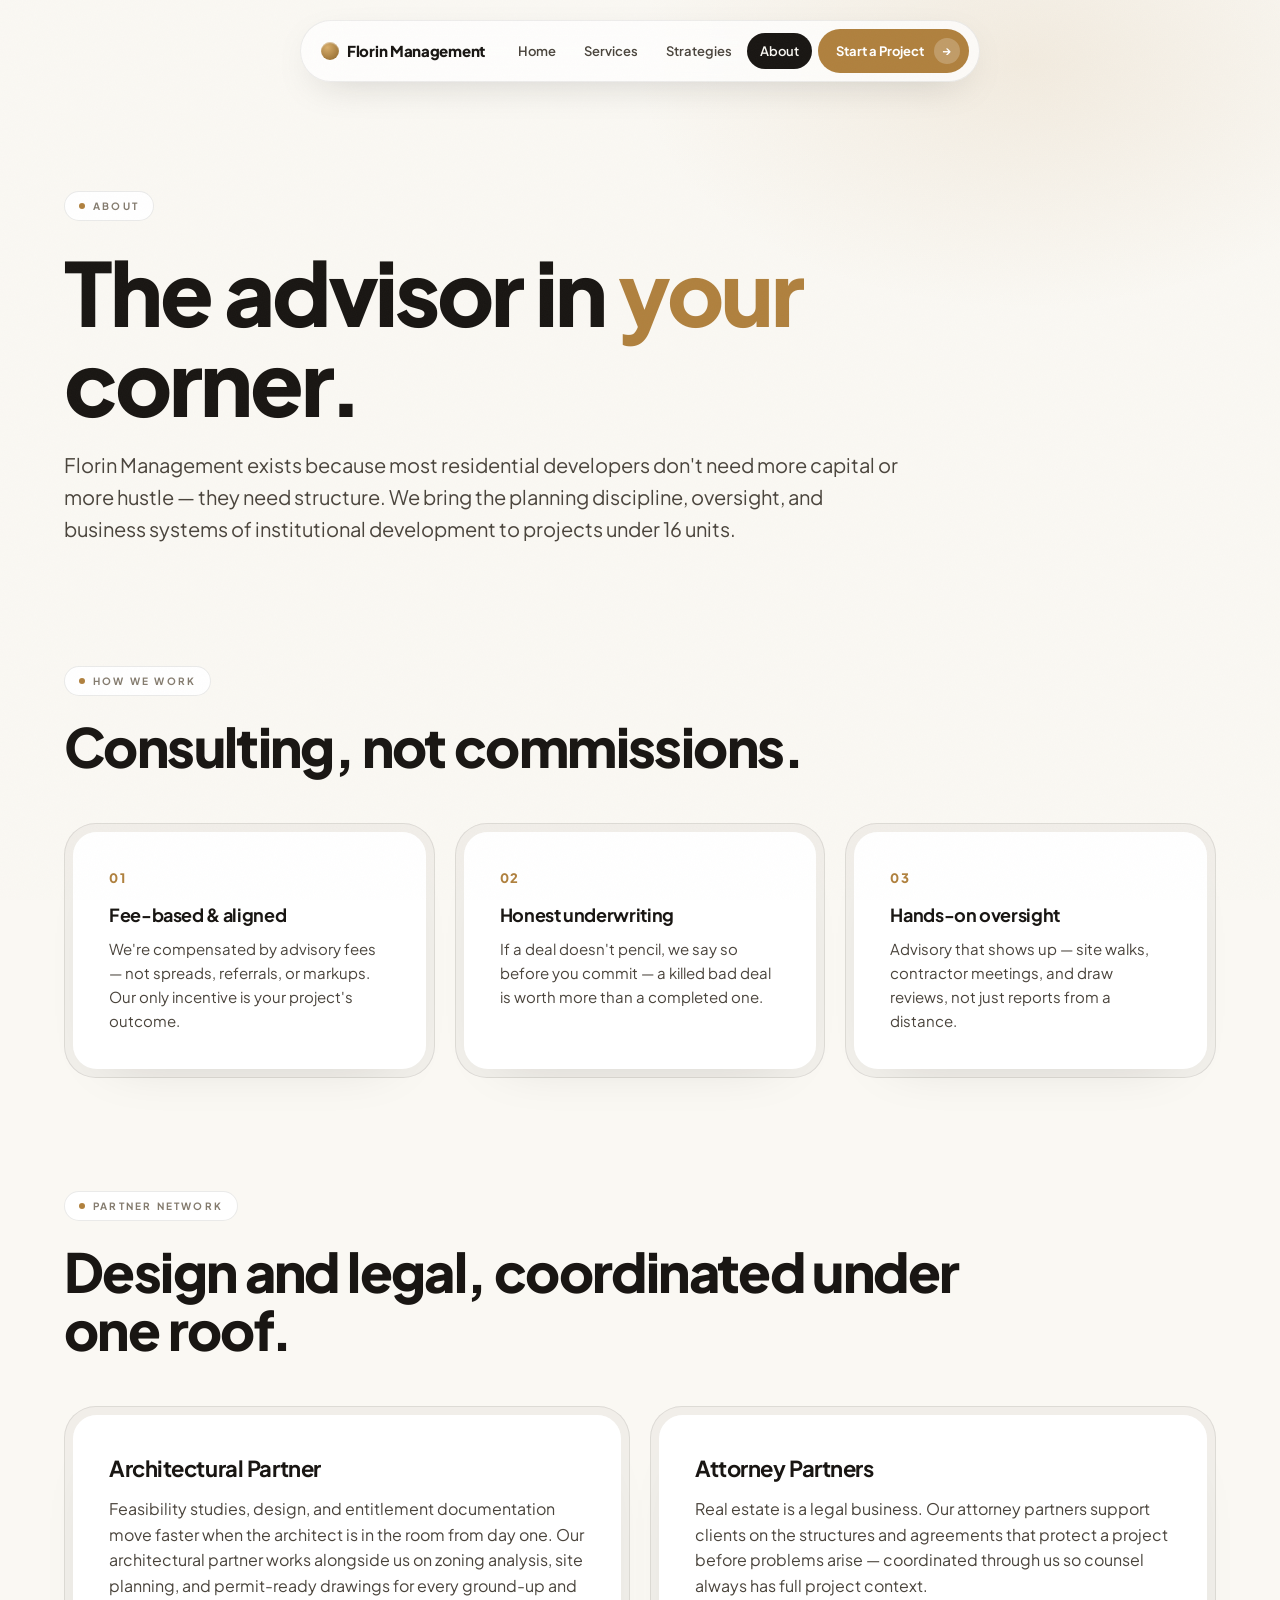
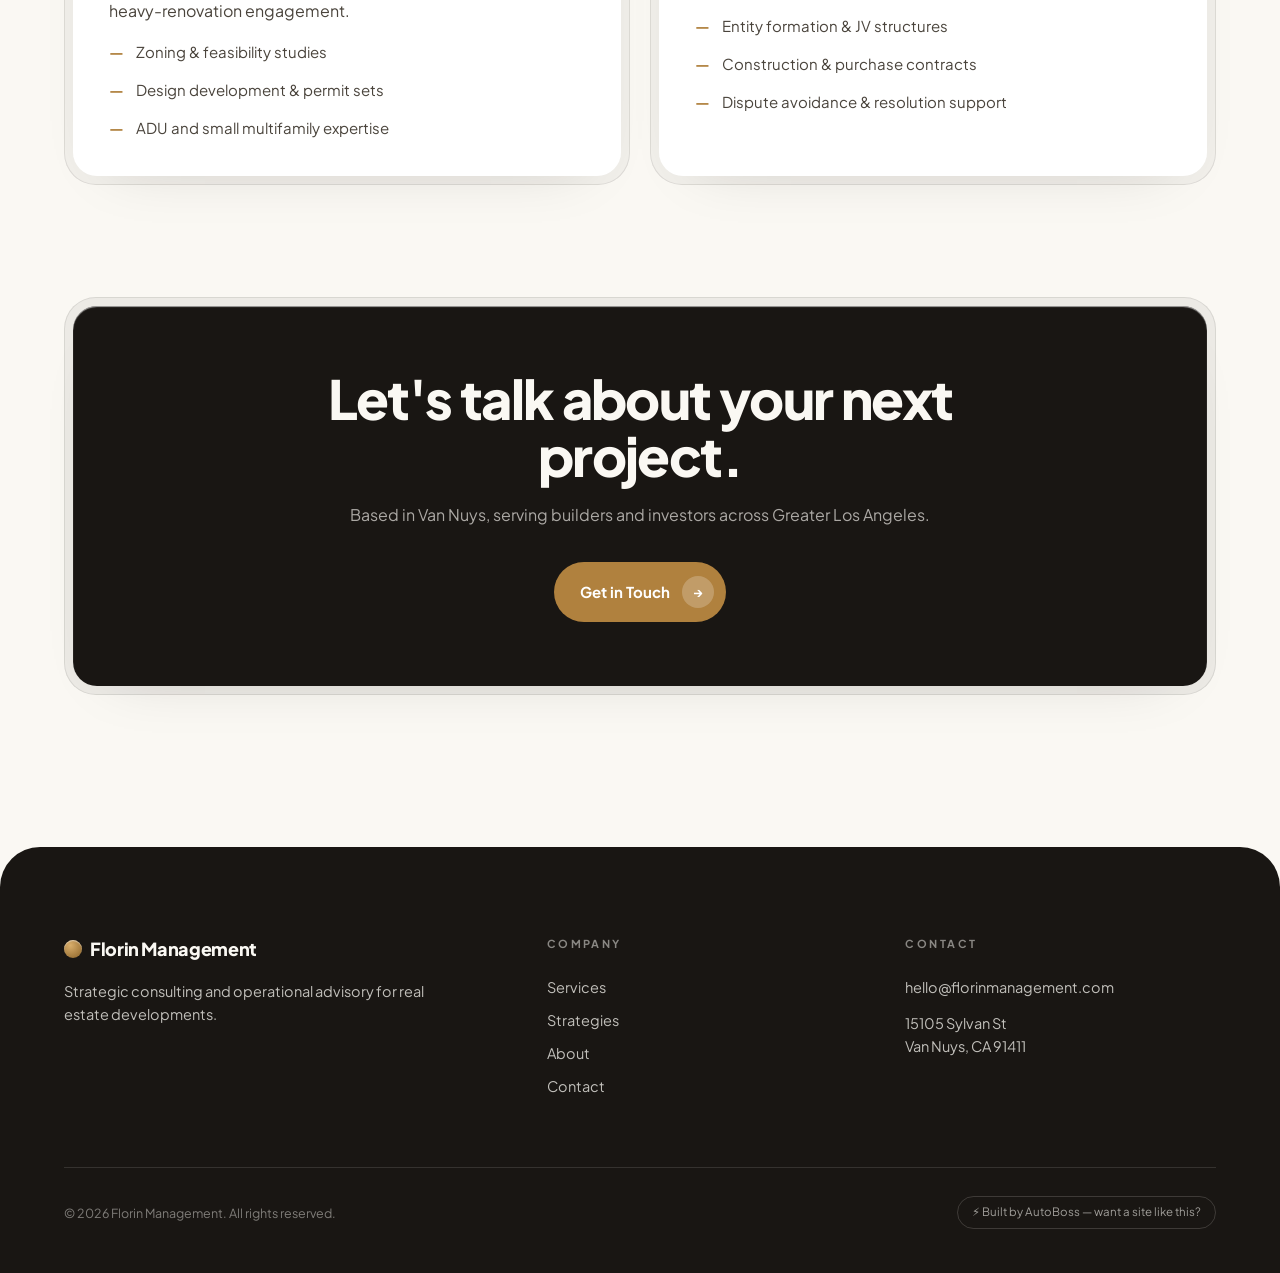
==== about.html @ a4b615c0 "Replace holding page with multi-page real estate advisory site Five pages (home, services, strategie" ====
<!DOCTYPE html>
<html lang="en">
<head>
<meta charset="UTF-8">
<meta name="viewport" content="width=device-width, initial-scale=1.0">
<title>About — Florin Management</title>
<meta name="description" content="Florin Management is a real estate development advisory backed by an architectural partner and attorney partners.">
<link rel="preconnect" href="https://fonts.googleapis.com">
<link rel="preconnect" href="https://fonts.gstatic.com" crossorigin>
<link href="https://fonts.googleapis.com/css2?family=Plus+Jakarta+Sans:wght@400;500;600;700;800&display=swap" rel="stylesheet">
<link rel="stylesheet" href="styles.css">
</head>
<body>

<nav class="nav">
  <div class="nav-pill">
    <a class="nav-logo" href="index.html"><span class="coin"></span>Florin Management</a>
    <div class="nav-links">
      <a href="index.html">Home</a>
      <a href="services.html">Services</a>
      <a href="strategies.html">Strategies</a>
      <a href="about.html" class="active">About</a>
    </div>
    <a class="nav-cta" href="contact.html">Start a Project <span class="arr">→</span></a>
  </div>
</nav>
<button class="burger" aria-label="Menu"><span></span><span></span></button>
<div class="mobile-menu">
  <a href="index.html">Home</a><a href="services.html">Services</a><a href="strategies.html">Strategies</a>
  <a href="about.html">About</a><a href="contact.html">Contact</a>
</div>

<header class="page-hero">
  <div class="wrap">
    <span class="eyebrow rv">About</span>
    <h1 class="rv d1" style="margin:26px 0 22px;max-width:15ch">The advisor in <span class="gold">your</span> corner.</h1>
    <p class="lede rv d2">Florin Management exists because most residential developers don't need more capital or more hustle — they need structure. We bring the planning discipline, oversight, and business systems of institutional development to projects under 16 units.</p>
  </div>
</header>

<section style="padding-top:40px">
  <div class="wrap">
    <span class="eyebrow rv">How we work</span>
    <h2 class="rv d1" style="margin:22px 0 48px;max-width:22ch">Consulting, not commissions.</h2>
    <div class="bento">
      <div class="shell b4 rv"><div class="core">
        <div class="num">01</div>
        <h3 style="margin:12px 0 8px;font-size:18px">Fee-based &amp; aligned</h3>
        <p style="color:var(--ink-soft);font-size:15px">We're compensated by advisory fees — not spreads, referrals, or markups. Our only incentive is your project's outcome.</p>
      </div></div>
      <div class="shell b4 rv d1"><div class="core">
        <div class="num">02</div>
        <h3 style="margin:12px 0 8px;font-size:18px">Honest underwriting</h3>
        <p style="color:var(--ink-soft);font-size:15px">If a deal doesn't pencil, we say so before you commit — a killed bad deal is worth more than a completed one.</p>
      </div></div>
      <div class="shell b4 rv d2"><div class="core">
        <div class="num">03</div>
        <h3 style="margin:12px 0 8px;font-size:18px">Hands-on oversight</h3>
        <p style="color:var(--ink-soft);font-size:15px">Advisory that shows up — site walks, contractor meetings, and draw reviews, not just reports from a distance.</p>
      </div></div>
    </div>
  </div>
</section>

<section style="padding-top:0">
  <div class="wrap">
    <span class="eyebrow rv">Partner network</span>
    <h2 class="rv d1" style="margin:22px 0 48px;max-width:24ch">Design and legal, coordinated under one roof.</h2>
    <div class="bento">
      <div class="shell b6 rv"><div class="core">
        <h3>Architectural Partner</h3>
        <p style="color:var(--ink-soft);margin-top:10px">Feasibility studies, design, and entitlement documentation move faster when the architect is in the room from day one. Our architectural partner works alongside us on zoning analysis, site planning, and permit-ready drawings for every ground-up and heavy-renovation engagement.</p>
        <ul class="card-list">
          <li>Zoning &amp; feasibility studies</li>
          <li>Design development &amp; permit sets</li>
          <li>ADU and small multifamily expertise</li>
        </ul>
      </div></div>
      <div class="shell b6 rv d1"><div class="core">
        <h3>Attorney Partners</h3>
        <p style="color:var(--ink-soft);margin-top:10px">Real estate is a legal business. Our attorney partners support clients on the structures and agreements that protect a project before problems arise — coordinated through us so counsel always has full project context.</p>
        <ul class="card-list">
          <li>Entity formation &amp; JV structures</li>
          <li>Construction &amp; purchase contracts</li>
          <li>Dispute avoidance &amp; resolution support</li>
        </ul>
      </div></div>
    </div>
  </div>
</section>

<section style="padding-top:0">
  <div class="wrap">
    <div class="shell shell-dark rv"><div class="core core-dark" style="padding:64px 40px;text-align:center">
      <h2 style="max-width:18ch;margin:0 auto 18px">Let's talk about your next project.</h2>
      <p class="mute-on-dark" style="max-width:50ch;margin:0 auto 34px">Based in Van Nuys, serving builders and investors across Greater Los Angeles.</p>
      <a class="btn" style="background:var(--bronze);color:#fff;display:inline-flex" href="contact.html">Get in Touch <span class="arr" style="background:rgba(255,255,255,.22)">→</span></a>
    </div></div>
  </div>
</section>

<footer>
  <div class="wrap">
    <div class="cols">
      <div>
        <a class="nav-logo" style="color:var(--cream);font-size:18px" href="index.html"><span class="coin"></span>Florin Management</a>
        <p style="margin-top:16px;max-width:34ch">Strategic consulting and operational advisory for real estate developments.</p>
      </div>
      <div>
        <h4>Company</h4>
        <a class="flink" href="services.html">Services</a>
        <a class="flink" href="strategies.html">Strategies</a>
        <a class="flink" href="about.html">About</a>
        <a class="flink" href="contact.html">Contact</a>
      </div>
      <div>
        <h4>Contact</h4>
        <a class="flink" href="mailto:hello@florinmanagement.com">hello@florinmanagement.com</a>
        <p style="margin-top:8px">15105 Sylvan St<br>Van Nuys, CA 91411</p>
      </div>
    </div>
    <div class="foot-bottom">
      <span>© 2026 Florin Management. All rights reserved.</span>
      <a class="badge-ab" href="https://www.autobossapp.com" target="_blank" rel="noopener">⚡ Built by AutoBoss — want a site like this?</a>
    </div>
  </div>
</footer>

<script src="main.js"></script>
</body>
</html>
---- styles.css ----
/* Florin Management — design system */
:root{
  --cream:#FAF8F3; --paper:#FFFFFF; --ink:#191613; --ink-soft:#4A443C;
  --mute:#847B6E; --line:rgba(25,22,19,.09); --bronze:#B0813E; --bronze-deep:#8A6227;
  --ease:cubic-bezier(.32,.72,0,1);
}
*{margin:0;padding:0;box-sizing:border-box}
html{scroll-behavior:smooth}
body{font-family:'Plus Jakarta Sans',system-ui,sans-serif;background:var(--cream);color:var(--ink);
  -webkit-font-smoothing:antialiased;line-height:1.6;overflow-x:hidden}
body::after{content:"";position:fixed;inset:0;z-index:60;pointer-events:none;opacity:.025;
  background-image:url("data:image/svg+xml,%3Csvg xmlns='http://www.w3.org/2000/svg' width='120' height='120'%3E%3Cfilter id='n'%3E%3CfeTurbulence type='fractalNoise' baseFrequency='0.85' numOctaves='2'/%3E%3C/filter%3E%3Crect width='120' height='120' filter='url(%23n)'/%3E%3C/svg%3E")}
a{color:inherit;text-decoration:none}
img{max-width:100%;display:block}
.wrap{max-width:1200px;margin:0 auto;padding:0 24px}

/* nav */
.nav{position:fixed;top:0;left:0;right:0;z-index:40;display:flex;justify-content:center;padding-top:20px;pointer-events:none}
.nav-pill{pointer-events:auto;display:flex;align-items:center;gap:6px;background:rgba(255,255,255,.72);
  backdrop-filter:blur(20px);-webkit-backdrop-filter:blur(20px);border:1px solid rgba(25,22,19,.07);
  border-radius:999px;padding:8px 10px 8px 20px;box-shadow:0 12px 40px -18px rgba(25,22,19,.25)}
.nav-logo{font-weight:800;letter-spacing:-.02em;font-size:15px;margin-right:14px;display:flex;align-items:center;gap:8px}
.nav-logo .coin{width:18px;height:18px;border-radius:50%;background:radial-gradient(circle at 35% 30%,#D9AE6B,var(--bronze-deep));
  box-shadow:inset 0 1px 1px rgba(255,255,255,.5)}
.nav-links{display:flex;gap:2px}
.nav-links a{font-size:13px;font-weight:600;color:var(--ink-soft);padding:8px 13px;border-radius:999px;
  transition:all .5s var(--ease)}
.nav-links a:hover{background:rgba(25,22,19,.05);color:var(--ink)}
.nav-links a.active{background:var(--ink);color:var(--cream)}
.nav-cta{display:flex;align-items:center;gap:10px;background:var(--bronze);color:#fff;font-size:13px;font-weight:700;
  padding:9px 9px 9px 18px;border-radius:999px;transition:all .5s var(--ease)}
.nav-cta .arr{width:26px;height:26px;border-radius:50%;background:rgba(255,255,255,.22);display:flex;
  align-items:center;justify-content:center;font-size:12px;transition:transform .5s var(--ease)}
.nav-cta:hover{background:var(--bronze-deep)}
.nav-cta:hover .arr{transform:translate(2px,-1px)}
.burger{display:none;pointer-events:auto;width:44px;height:44px;border-radius:50%;background:rgba(255,255,255,.85);
  border:1px solid rgba(25,22,19,.08);position:relative;cursor:pointer}
.burger span{position:absolute;left:13px;right:13px;height:2px;background:var(--ink);border-radius:2px;
  transition:all .5s var(--ease)}
.burger span:nth-child(1){top:17px}.burger span:nth-child(2){top:25px}
.burger.open span:nth-child(1){top:21px;transform:rotate(45deg)}
.burger.open span:nth-child(2){top:21px;transform:rotate(-45deg)}
.mobile-menu{position:fixed;inset:0;z-index:35;background:rgba(250,248,243,.92);backdrop-filter:blur(30px);
  -webkit-backdrop-filter:blur(30px);display:flex;flex-direction:column;justify-content:center;padding:0 32px;
  opacity:0;pointer-events:none;transition:opacity .5s var(--ease)}
.mobile-menu.open{opacity:1;pointer-events:auto}
.mobile-menu a{font-size:34px;font-weight:800;letter-spacing:-.03em;padding:10px 0;
  transform:translateY(24px);opacity:0;transition:all .7s var(--ease)}
.mobile-menu.open a{transform:translateY(0);opacity:1}
.mobile-menu.open a:nth-child(1){transition-delay:.05s}.mobile-menu.open a:nth-child(2){transition-delay:.1s}
.mobile-menu.open a:nth-child(3){transition-delay:.15s}.mobile-menu.open a:nth-child(4){transition-delay:.2s}
.mobile-menu.open a:nth-child(5){transition-delay:.25s}

/* type */
.eyebrow{display:inline-flex;align-items:center;gap:8px;border:1px solid var(--line);background:var(--paper);
  border-radius:999px;padding:6px 14px;font-size:10px;font-weight:700;letter-spacing:.22em;text-transform:uppercase;
  color:var(--mute)}
.eyebrow::before{content:"";width:6px;height:6px;border-radius:50%;background:var(--bronze)}
h1{font-size:clamp(44px,7vw,88px);line-height:1.02;letter-spacing:-.035em;font-weight:800}
h2{font-size:clamp(32px,4.5vw,54px);line-height:1.06;letter-spacing:-.03em;font-weight:800}
h3{font-size:22px;letter-spacing:-.02em;font-weight:700}
.lede{font-size:clamp(17px,2vw,20px);color:var(--ink-soft);max-width:56ch}
.gold{color:var(--bronze)}

/* sections */
section{padding:112px 0}
.hero{padding:200px 0 120px;position:relative}
.hero::before{content:"";position:absolute;inset:0;pointer-events:none;
  background:radial-gradient(700px 420px at 78% 18%,rgba(176,129,62,.13),transparent 65%)}
.hero-art{position:absolute;inset:0;pointer-events:none;z-index:-1;
  background:url("assets/hero.jpg") right center/cover no-repeat;opacity:.9;
  -webkit-mask-image:linear-gradient(90deg,transparent 0%,rgba(0,0,0,.4) 40%,#000 70%);
  mask-image:linear-gradient(90deg,transparent 0%,rgba(0,0,0,.4) 40%,#000 70%)}

/* media cards */
.media-shell{overflow:hidden;display:flex}
.media-shell img{width:100%;height:100%;min-height:280px;object-fit:cover;border-radius:calc(2rem - 8px);
  transition:transform 1.2s var(--ease)}
.media-shell:hover img{transform:scale(1.03)}
.split{display:grid;grid-template-columns:1.15fr .85fr;gap:36px;align-items:stretch}
@media(max-width:900px){.split{grid-template-columns:1fr}.media-shell img{min-height:220px}}
.page-hero{padding:190px 0 80px;position:relative}
.page-hero::before{content:"";position:absolute;inset:0;pointer-events:none;
  background:radial-gradient(600px 380px at 80% 10%,rgba(176,129,62,.11),transparent 65%)}

/* buttons */
.btn{display:inline-flex;align-items:center;gap:12px;border-radius:999px;font-weight:700;font-size:15px;
  padding:14px 12px 14px 26px;transition:all .5s var(--ease);cursor:pointer}
.btn:active{transform:scale(.98)}
.btn .arr{width:32px;height:32px;border-radius:50%;display:flex;align-items:center;justify-content:center;
  font-size:13px;transition:transform .5s var(--ease)}
.btn:hover .arr{transform:translate(2px,-1px) scale(1.05)}
.btn-dark{background:var(--ink);color:var(--cream)}
.btn-dark .arr{background:rgba(255,255,255,.14)}
.btn-dark:hover{background:#000}
.btn-ghost{background:transparent;border:1px solid rgba(25,22,19,.15);color:var(--ink)}
.btn-ghost .arr{background:rgba(25,22,19,.06)}
.btn-ghost:hover{border-color:rgba(25,22,19,.35)}

/* double-bezel shells */
.shell{background:rgba(25,22,19,.04);border:1px solid var(--line);border-radius:2rem;padding:8px}
.core{background:var(--paper);border-radius:calc(2rem - 8px);padding:36px;height:100%;
  box-shadow:inset 0 1px 1px rgba(255,255,255,.6),0 24px 60px -40px rgba(25,22,19,.18)}
.shell-dark{background:rgba(25,22,19,.06)}
.core-dark{background:var(--ink);color:var(--cream)}
.core-dark .mute-on-dark{color:rgba(250,248,243,.65)}

/* bento grid */
.bento{display:grid;grid-template-columns:repeat(12,1fr);gap:20px}
.b8{grid-column:span 8}.b6{grid-column:span 6}.b4{grid-column:span 4}.b12{grid-column:span 12}

.num{font-size:13px;font-weight:800;color:var(--bronze);letter-spacing:.12em}
.card-list{display:flex;flex-direction:column;gap:14px;margin-top:16px}
.card-list li{list-style:none;display:flex;gap:12px;color:var(--ink-soft);font-size:15px}
.card-list li::before{content:"—";color:var(--bronze);font-weight:700;flex-shrink:0}

/* stats */
.stat{font-size:clamp(38px,4.5vw,58px);font-weight:800;letter-spacing:-.03em;line-height:1}
.stat-label{font-size:13px;color:var(--mute);margin-top:8px;letter-spacing:.04em}

/* footer */
footer{background:var(--ink);color:var(--cream);padding:88px 0 44px;border-radius:2.5rem 2.5rem 0 0;margin-top:40px}
footer .cols{display:grid;grid-template-columns:1.4fr 1fr 1fr;gap:48px;margin-bottom:64px}
footer h4{font-size:11px;letter-spacing:.22em;text-transform:uppercase;color:rgba(250,248,243,.5);margin-bottom:18px;font-weight:700}
footer a,footer p{color:rgba(250,248,243,.75);font-size:14.5px}
footer .flink{display:block;padding:5px 0;transition:color .4s var(--ease)}
footer .flink:hover{color:#fff}
.foot-bottom{border-top:1px solid rgba(250,248,243,.12);padding-top:28px;display:flex;justify-content:space-between;
  align-items:center;gap:16px;flex-wrap:wrap;font-size:12.5px;color:rgba(250,248,243,.45)}
.badge-ab{display:inline-flex;align-items:center;gap:7px;border:1px solid rgba(250,248,243,.16);border-radius:999px;
  padding:6px 14px;font-size:11.5px;color:rgba(250,248,243,.6);transition:all .4s var(--ease)}
.badge-ab:hover{border-color:rgba(250,248,243,.4);color:#fff}

/* reveal */
.rv{opacity:0;transform:translateY(42px);filter:blur(6px);
  transition:opacity .9s var(--ease),transform .9s var(--ease),filter .9s var(--ease)}
.rv.in{opacity:1;transform:translateY(0);filter:blur(0)}
.d1{transition-delay:.08s}.d2{transition-delay:.16s}.d3{transition-delay:.24s}

/* forms */
input,textarea,select{width:100%;font:inherit;font-size:15px;background:var(--cream);border:1px solid var(--line);
  border-radius:16px;padding:14px 18px;color:var(--ink);outline:none;transition:border .4s var(--ease)}
input:focus,textarea:focus,select:focus{border-color:var(--bronze)}
label{font-size:12px;font-weight:700;letter-spacing:.08em;text-transform:uppercase;color:var(--mute);
  display:block;margin-bottom:8px}
.field{margin-bottom:20px}

@media(max-width:900px){
  .bento{grid-template-columns:1fr}
  .b8,.b6,.b4,.b12{grid-column:span 1}
  .nav-links,.nav-cta{display:none}
  .burger{display:block;position:fixed;top:20px;right:20px;z-index:45}
  .nav-pill{position:fixed;top:20px;left:20px;padding:10px 20px}
  section{padding:72px 0}
  .hero{padding:150px 0 80px}
  .page-hero{padding:140px 0 56px}
  footer .cols{grid-template-columns:1fr;gap:36px}
  .core{padding:26px}
}
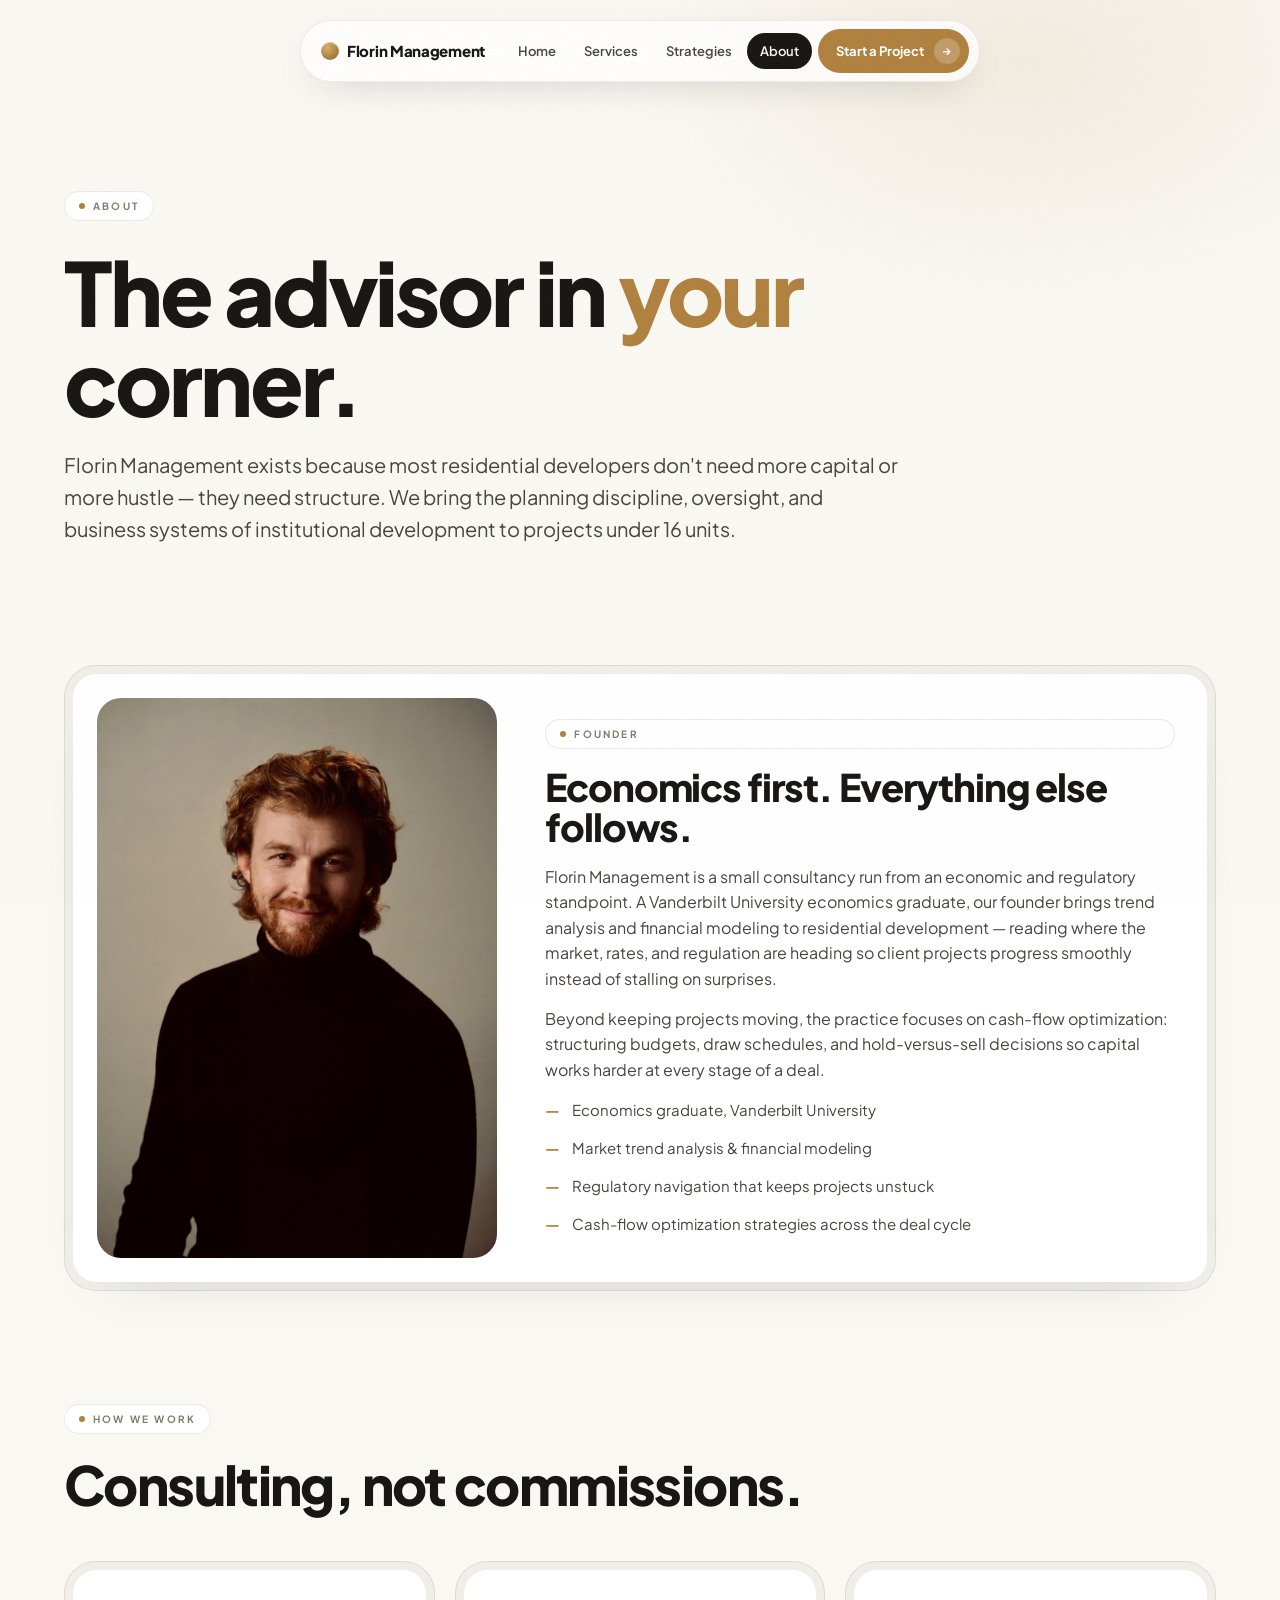
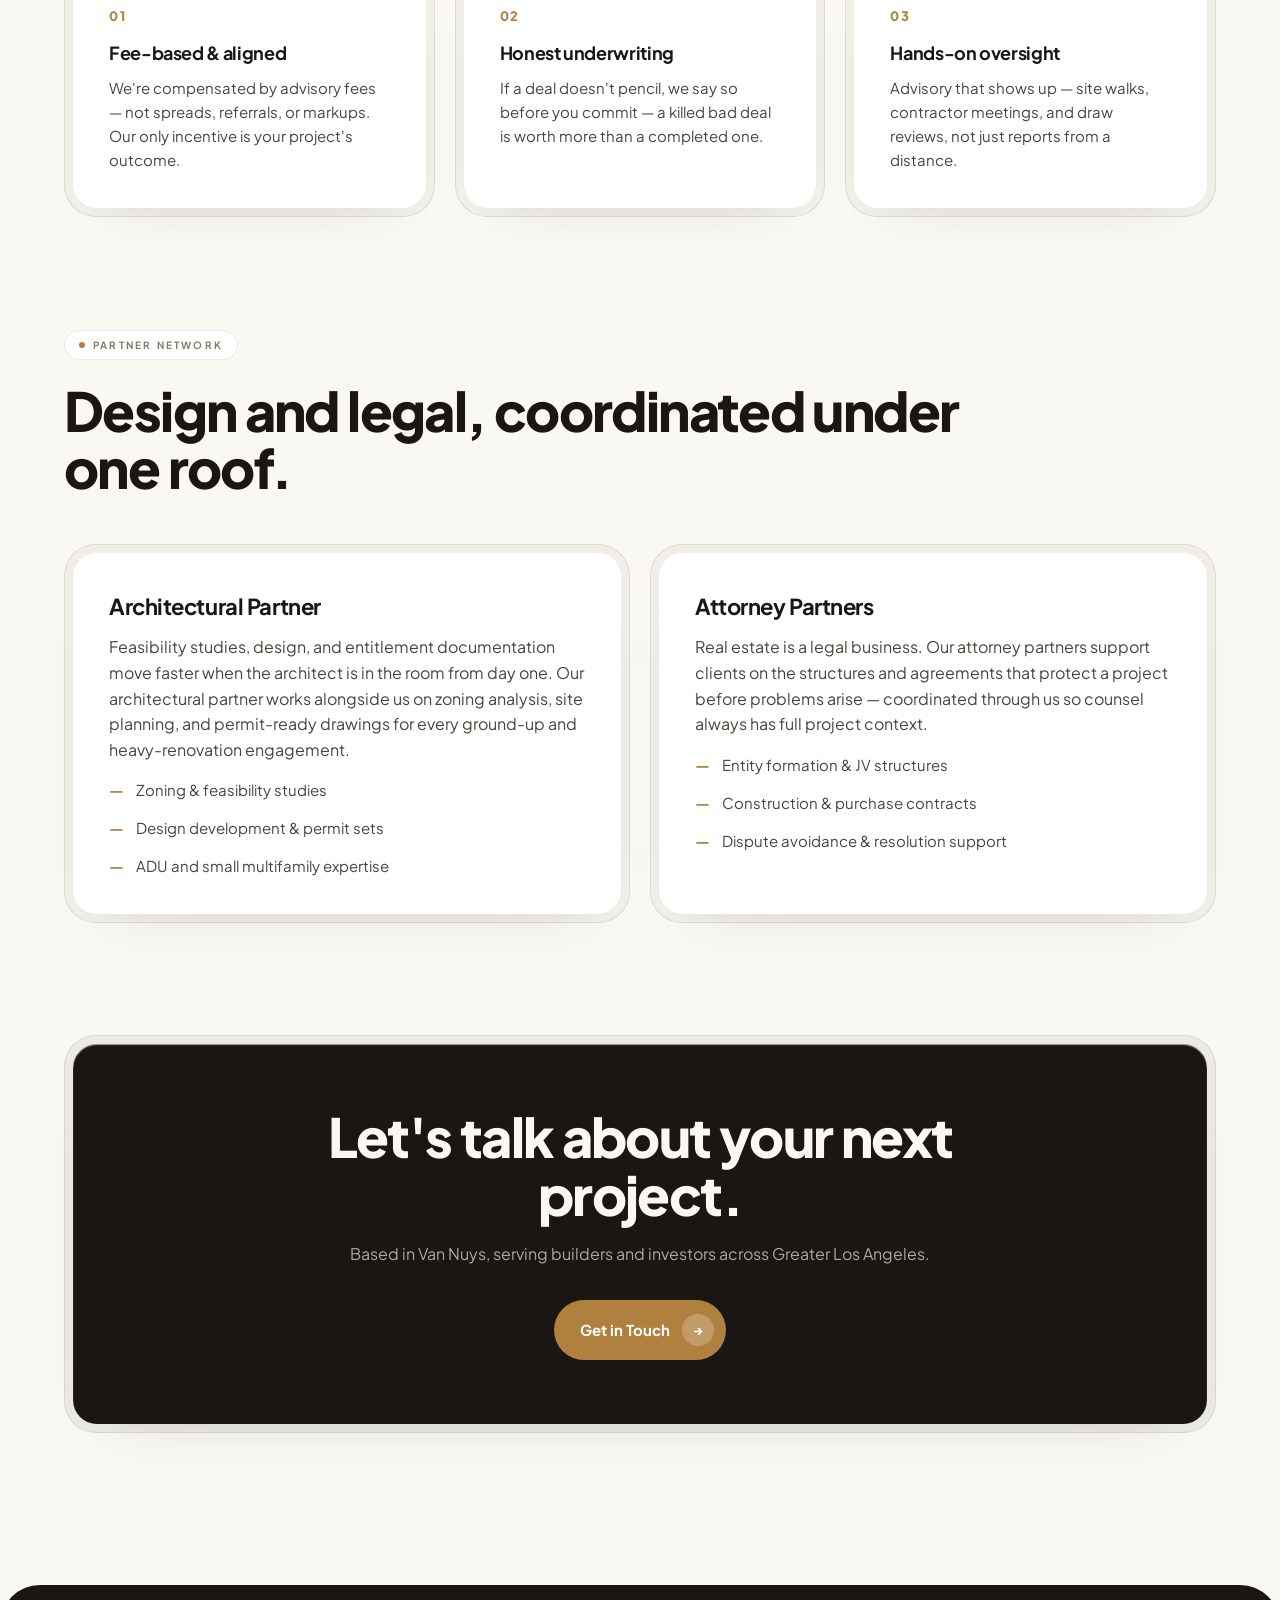
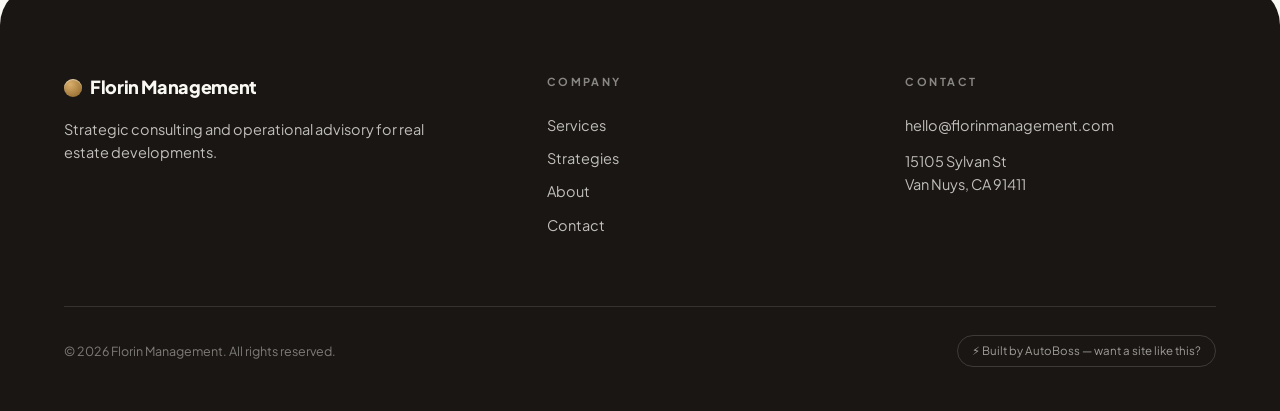
==== commit 4548c9d7: "Add founder section with headshot to About page Co-Authored-By: Claude Fable 5 <noreply@anthropic.co" ====
--- a/about.html
+++ b/about.html
@@ -39,6 +39,26 @@
 </header>
 
 <section style="padding-top:40px">
+  <div class="wrap">
+    <div class="shell rv"><div class="core split" style="padding:24px;grid-template-columns:.62fr 1fr;gap:40px">
+      <div class="media-shell"><img src="assets/founder.jpg" alt="Portrait of the founder of Florin Management" style="min-height:420px;object-position:top"></div>
+      <div style="display:flex;flex-direction:column;justify-content:center;padding:16px 8px">
+        <span class="eyebrow">Founder</span>
+        <h2 style="margin:18px 0 16px;font-size:clamp(26px,3.2vw,38px)">Economics first. Everything else follows.</h2>
+        <p style="color:var(--ink-soft)">Florin Management is a small consultancy run from an economic and regulatory standpoint. A Vanderbilt University economics graduate, our founder brings trend analysis and financial modeling to residential development — reading where the market, rates, and regulation are heading so client projects progress smoothly instead of stalling on surprises.</p>
+        <p style="color:var(--ink-soft);margin-top:14px">Beyond keeping projects moving, the practice focuses on cash-flow optimization: structuring budgets, draw schedules, and hold-versus-sell decisions so capital works harder at every stage of a deal.</p>
+        <ul class="card-list">
+          <li>Economics graduate, Vanderbilt University</li>
+          <li>Market trend analysis &amp; financial modeling</li>
+          <li>Regulatory navigation that keeps projects unstuck</li>
+          <li>Cash-flow optimization strategies across the deal cycle</li>
+        </ul>
+      </div>
+    </div></div>
+  </div>
+</section>
+
+<section style="padding-top:0">
   <div class="wrap">
     <span class="eyebrow rv">How we work</span>
     <h2 class="rv d1" style="margin:22px 0 48px;max-width:22ch">Consulting, not commissions.</h2>
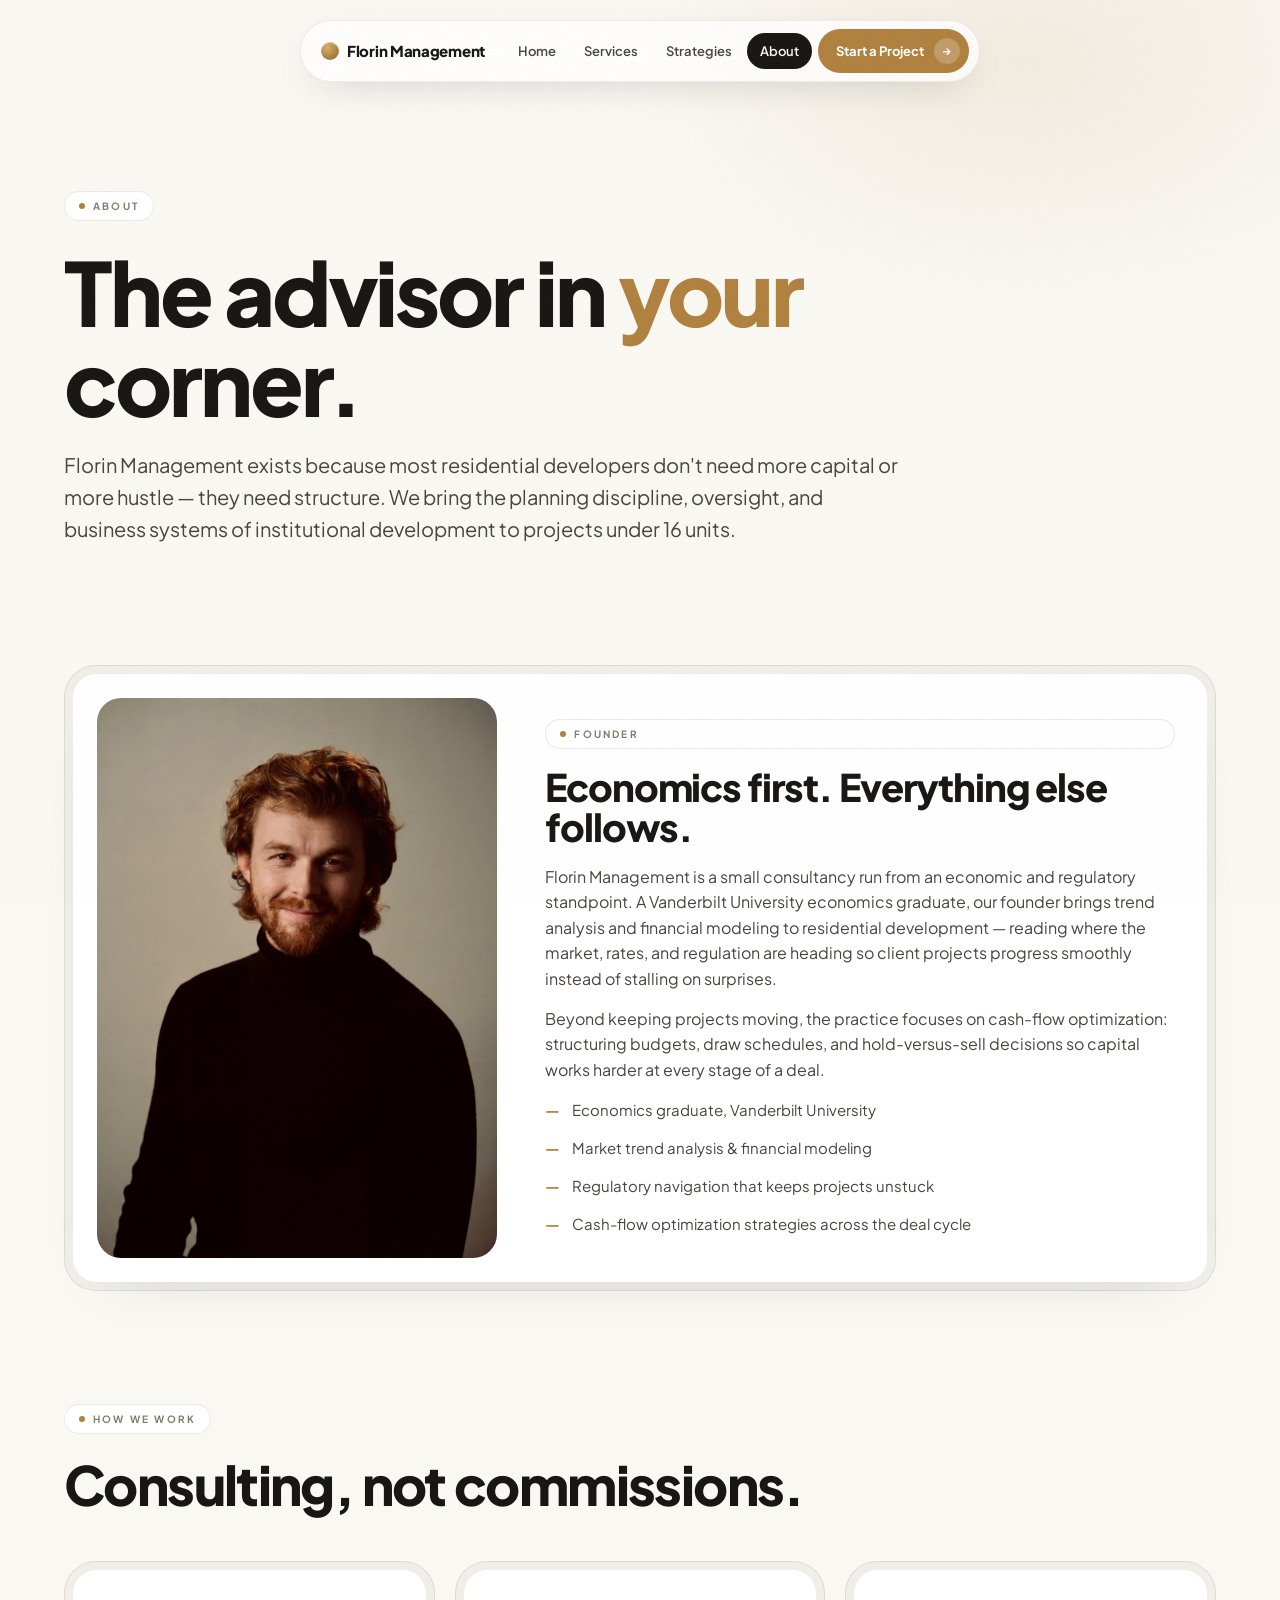
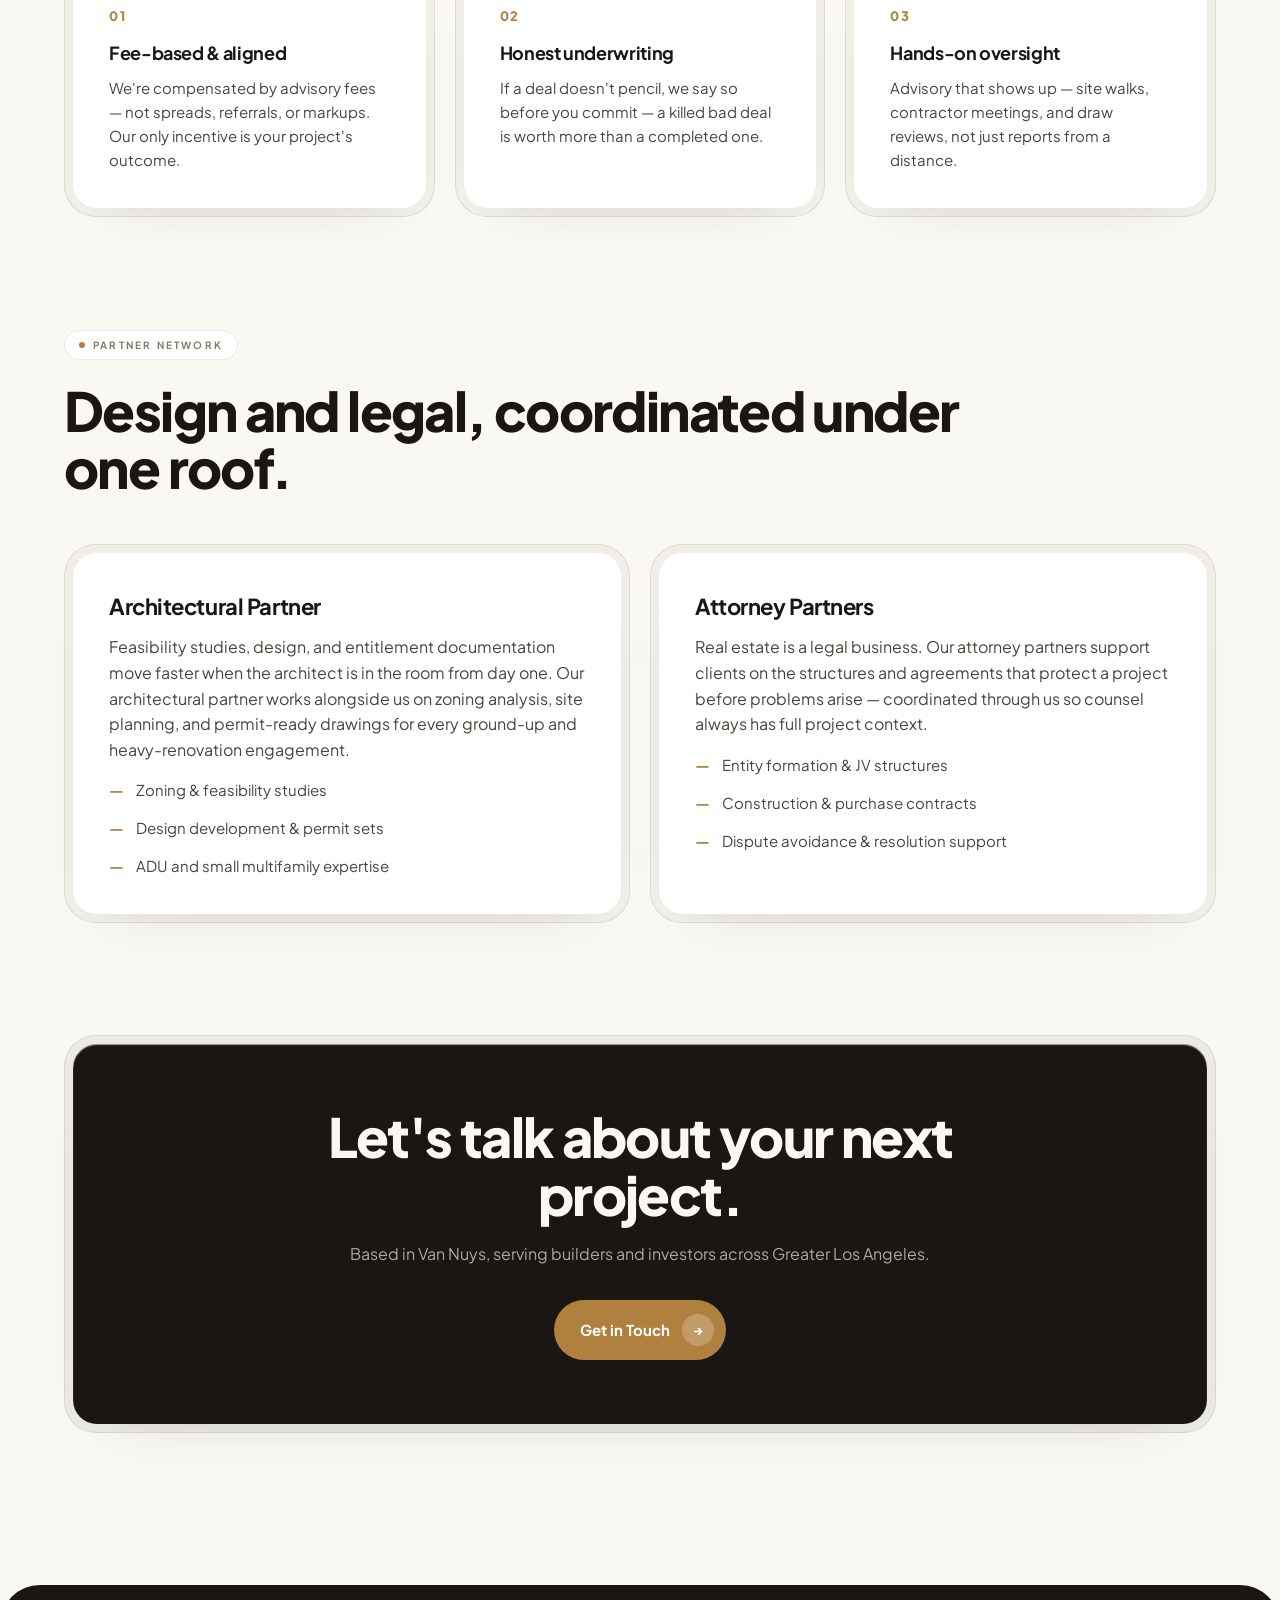
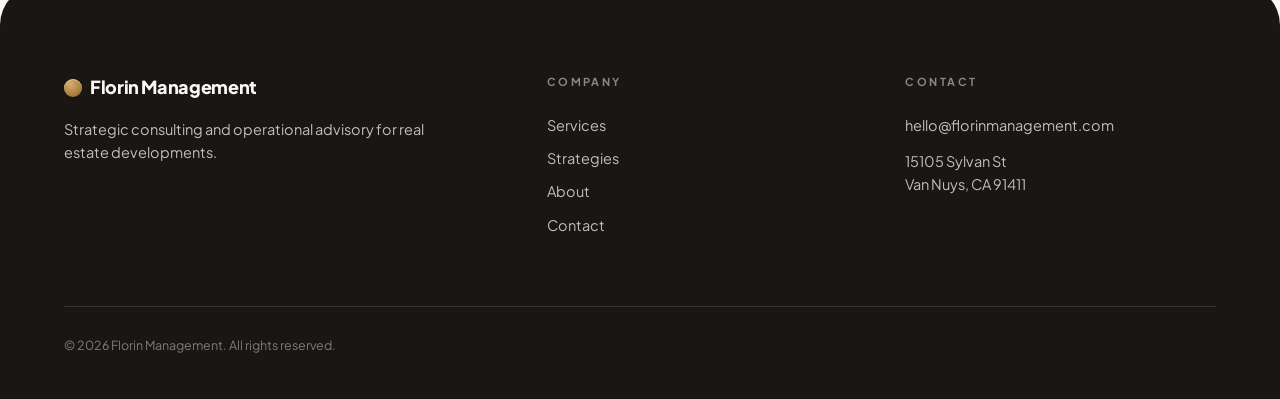
==== commit 7a41d917: "Remove AutoBoss footer badge Co-Authored-By: Claude Fable 5 <noreply@anthropic.com>" ====
--- a/about.html
+++ b/about.html
@@ -141,7 +141,6 @@
     </div>
     <div class="foot-bottom">
       <span>© 2026 Florin Management. All rights reserved.</span>
-      <a class="badge-ab" href="https://www.autobossapp.com" target="_blank" rel="noopener">⚡ Built by AutoBoss — want a site like this?</a>
     </div>
   </div>
 </footer>
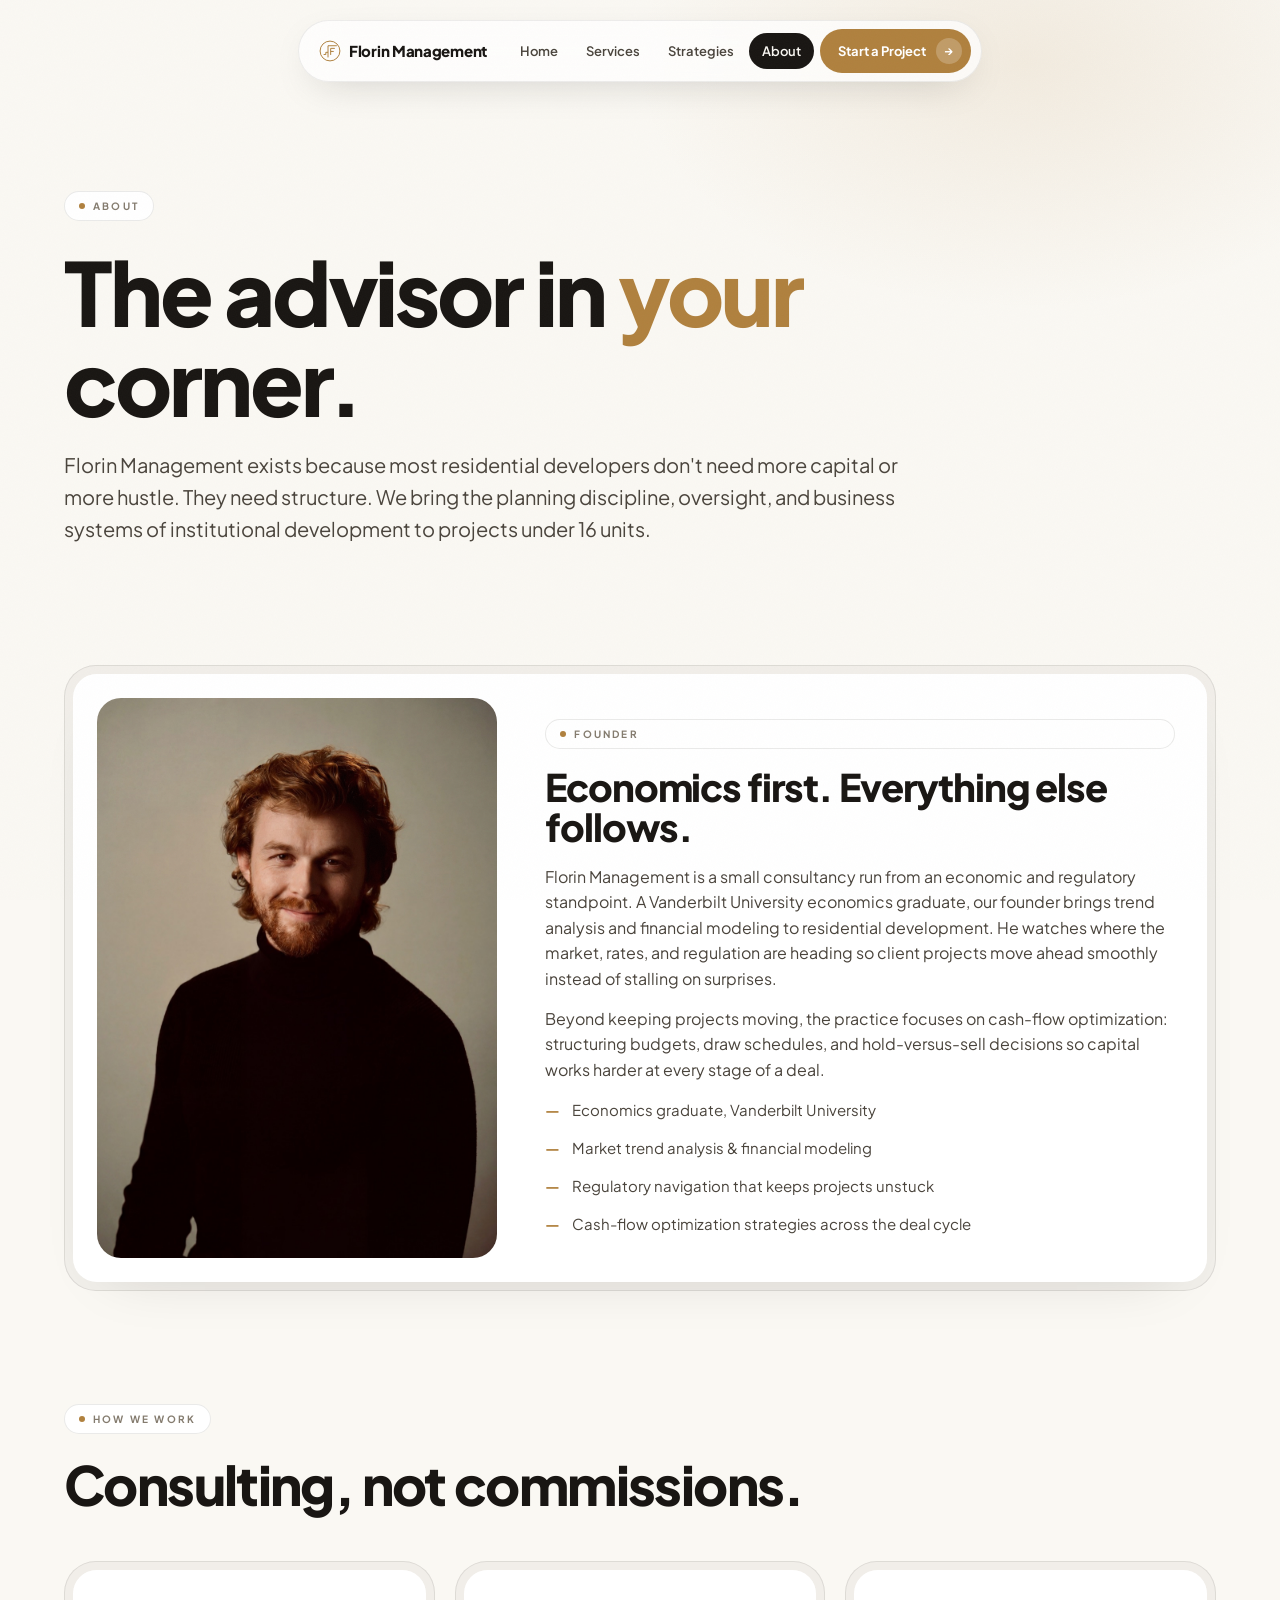
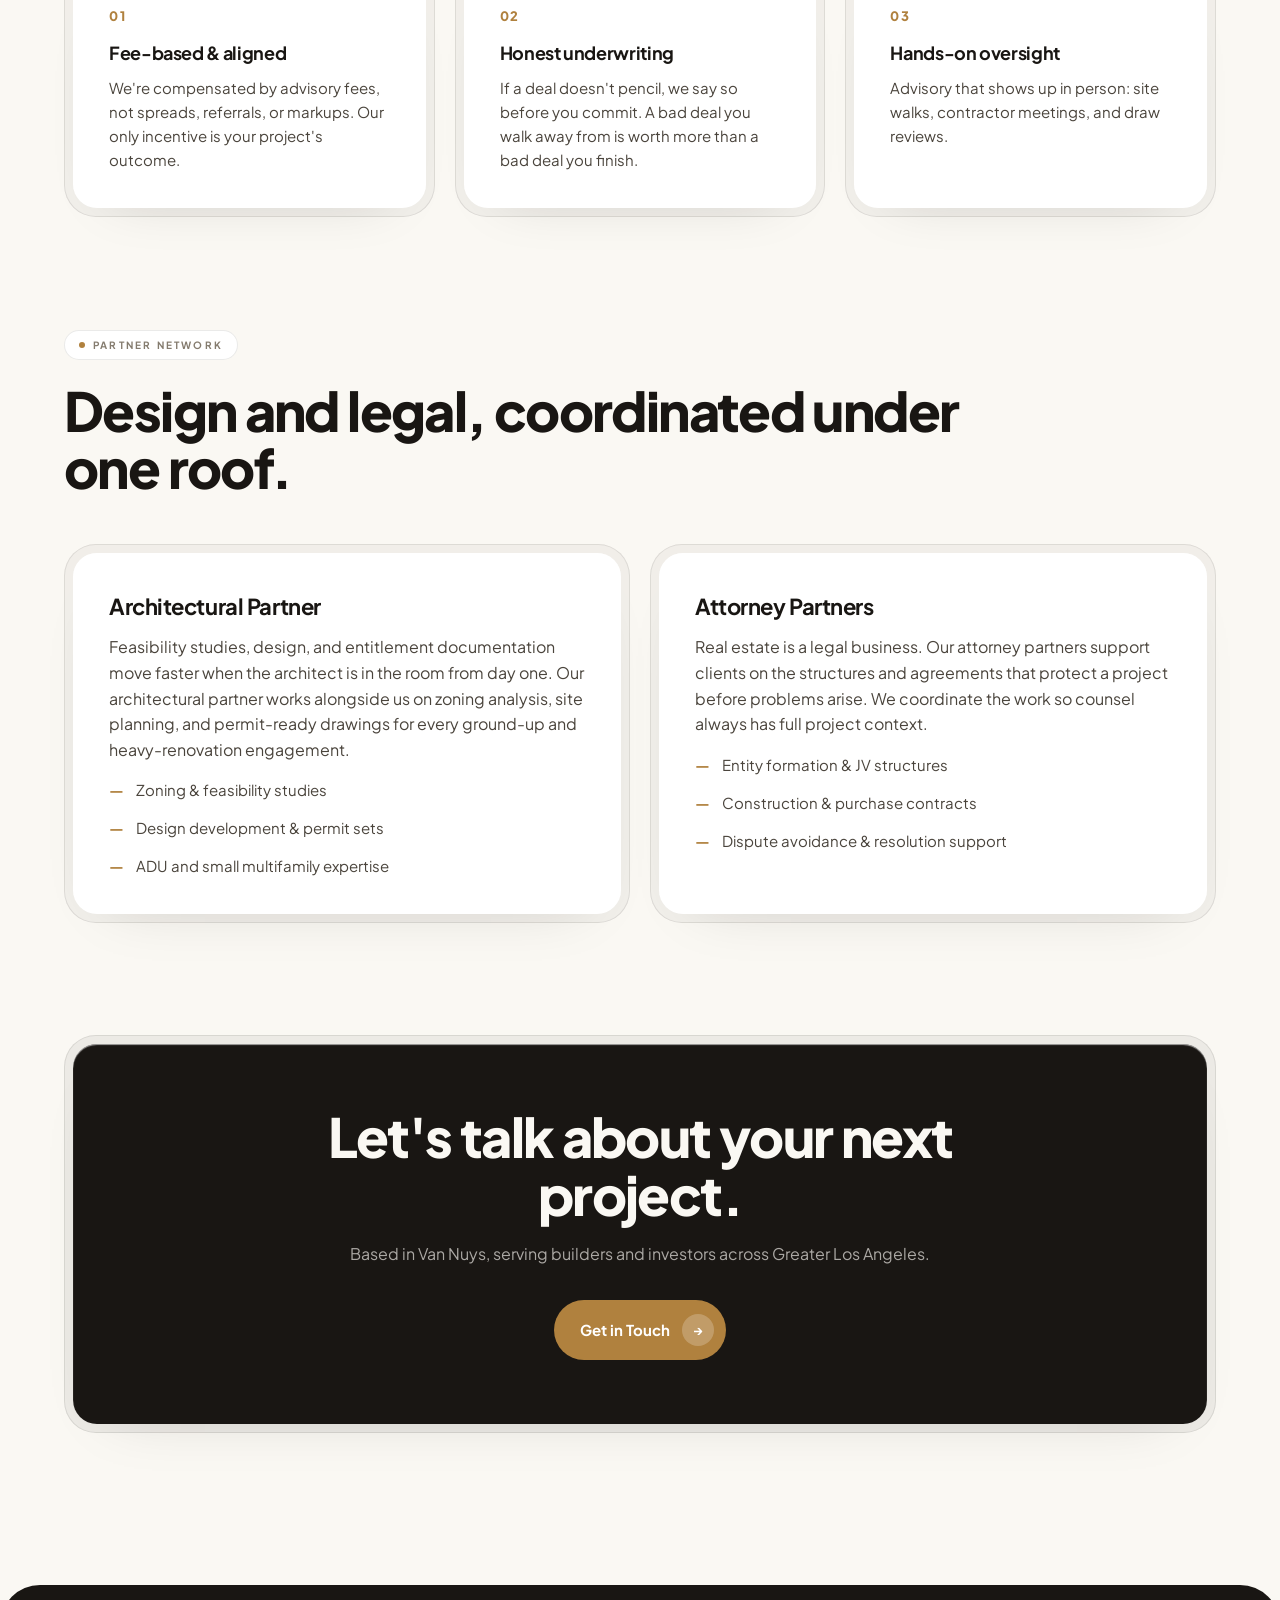
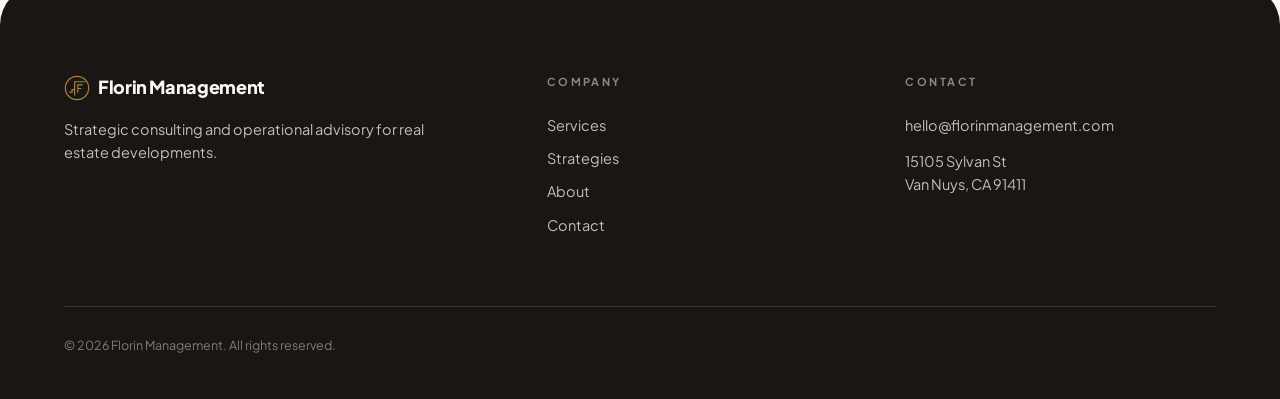
==== commit 3ceec7f3: "Add logo mark (SVG) to nav, footer, favicon; humanize copy site-wide Co-Authored-By: Claude Fable 5 " ====
--- a/about.html
+++ b/about.html
@@ -3,18 +3,19 @@
 <head>
 <meta charset="UTF-8">
 <meta name="viewport" content="width=device-width, initial-scale=1.0">
-<title>About — Florin Management</title>
+<title>About | Florin Management</title>
 <meta name="description" content="Florin Management is a real estate development advisory backed by an architectural partner and attorney partners.">
 <link rel="preconnect" href="https://fonts.googleapis.com">
 <link rel="preconnect" href="https://fonts.gstatic.com" crossorigin>
 <link href="https://fonts.googleapis.com/css2?family=Plus+Jakarta+Sans:wght@400;500;600;700;800&display=swap" rel="stylesheet">
+<link rel="icon" type="image/svg+xml" href="assets/logo.svg">
 <link rel="stylesheet" href="styles.css">
 </head>
 <body>
 
 <nav class="nav">
   <div class="nav-pill">
-    <a class="nav-logo" href="index.html"><span class="coin"></span>Florin Management</a>
+    <a class="nav-logo" href="index.html"><img src="assets/logo.svg" alt="" class="coin-img">Florin Management</a>
     <div class="nav-links">
       <a href="index.html">Home</a>
       <a href="services.html">Services</a>
@@ -34,7 +35,7 @@
   <div class="wrap">
     <span class="eyebrow rv">About</span>
     <h1 class="rv d1" style="margin:26px 0 22px;max-width:15ch">The advisor in <span class="gold">your</span> corner.</h1>
-    <p class="lede rv d2">Florin Management exists because most residential developers don't need more capital or more hustle — they need structure. We bring the planning discipline, oversight, and business systems of institutional development to projects under 16 units.</p>
+    <p class="lede rv d2">Florin Management exists because most residential developers don't need more capital or more hustle. They need structure. We bring the planning discipline, oversight, and business systems of institutional development to projects under 16 units.</p>
   </div>
 </header>
 
@@ -45,7 +46,7 @@
       <div style="display:flex;flex-direction:column;justify-content:center;padding:16px 8px">
         <span class="eyebrow">Founder</span>
         <h2 style="margin:18px 0 16px;font-size:clamp(26px,3.2vw,38px)">Economics first. Everything else follows.</h2>
-        <p style="color:var(--ink-soft)">Florin Management is a small consultancy run from an economic and regulatory standpoint. A Vanderbilt University economics graduate, our founder brings trend analysis and financial modeling to residential development — reading where the market, rates, and regulation are heading so client projects progress smoothly instead of stalling on surprises.</p>
+        <p style="color:var(--ink-soft)">Florin Management is a small consultancy run from an economic and regulatory standpoint. A Vanderbilt University economics graduate, our founder brings trend analysis and financial modeling to residential development. He watches where the market, rates, and regulation are heading so client projects move ahead smoothly instead of stalling on surprises.</p>
         <p style="color:var(--ink-soft);margin-top:14px">Beyond keeping projects moving, the practice focuses on cash-flow optimization: structuring budgets, draw schedules, and hold-versus-sell decisions so capital works harder at every stage of a deal.</p>
         <ul class="card-list">
           <li>Economics graduate, Vanderbilt University</li>
@@ -66,17 +67,17 @@
       <div class="shell b4 rv"><div class="core">
         <div class="num">01</div>
         <h3 style="margin:12px 0 8px;font-size:18px">Fee-based &amp; aligned</h3>
-        <p style="color:var(--ink-soft);font-size:15px">We're compensated by advisory fees — not spreads, referrals, or markups. Our only incentive is your project's outcome.</p>
+        <p style="color:var(--ink-soft);font-size:15px">We're compensated by advisory fees, not spreads, referrals, or markups. Our only incentive is your project's outcome.</p>
       </div></div>
       <div class="shell b4 rv d1"><div class="core">
         <div class="num">02</div>
         <h3 style="margin:12px 0 8px;font-size:18px">Honest underwriting</h3>
-        <p style="color:var(--ink-soft);font-size:15px">If a deal doesn't pencil, we say so before you commit — a killed bad deal is worth more than a completed one.</p>
+        <p style="color:var(--ink-soft);font-size:15px">If a deal doesn't pencil, we say so before you commit. A bad deal you walk away from is worth more than a bad deal you finish.</p>
       </div></div>
       <div class="shell b4 rv d2"><div class="core">
         <div class="num">03</div>
         <h3 style="margin:12px 0 8px;font-size:18px">Hands-on oversight</h3>
-        <p style="color:var(--ink-soft);font-size:15px">Advisory that shows up — site walks, contractor meetings, and draw reviews, not just reports from a distance.</p>
+        <p style="color:var(--ink-soft);font-size:15px">Advisory that shows up in person: site walks, contractor meetings, and draw reviews.</p>
       </div></div>
     </div>
   </div>
@@ -98,7 +99,7 @@
       </div></div>
       <div class="shell b6 rv d1"><div class="core">
         <h3>Attorney Partners</h3>
-        <p style="color:var(--ink-soft);margin-top:10px">Real estate is a legal business. Our attorney partners support clients on the structures and agreements that protect a project before problems arise — coordinated through us so counsel always has full project context.</p>
+        <p style="color:var(--ink-soft);margin-top:10px">Real estate is a legal business. Our attorney partners support clients on the structures and agreements that protect a project before problems arise. We coordinate the work so counsel always has full project context.</p>
         <ul class="card-list">
           <li>Entity formation &amp; JV structures</li>
           <li>Construction &amp; purchase contracts</li>
@@ -123,7 +124,7 @@
   <div class="wrap">
     <div class="cols">
       <div>
-        <a class="nav-logo" style="color:var(--cream);font-size:18px" href="index.html"><span class="coin"></span>Florin Management</a>
+        <a class="nav-logo" style="color:var(--cream);font-size:18px" href="index.html"><img src="assets/logo.svg" alt="" class="coin-img">Florin Management</a>
         <p style="margin-top:16px;max-width:34ch">Strategic consulting and operational advisory for real estate developments.</p>
       </div>
       <div>
--- a/styles.css
+++ b/styles.css
@@ -20,8 +20,8 @@
   backdrop-filter:blur(20px);-webkit-backdrop-filter:blur(20px);border:1px solid rgba(25,22,19,.07);
   border-radius:999px;padding:8px 10px 8px 20px;box-shadow:0 12px 40px -18px rgba(25,22,19,.25)}
 .nav-logo{font-weight:800;letter-spacing:-.02em;font-size:15px;margin-right:14px;display:flex;align-items:center;gap:8px}
-.nav-logo .coin{width:18px;height:18px;border-radius:50%;background:radial-gradient(circle at 35% 30%,#D9AE6B,var(--bronze-deep));
-  box-shadow:inset 0 1px 1px rgba(255,255,255,.5)}
+.nav-logo .coin-img{width:22px;height:22px;display:block}
+footer .nav-logo .coin-img{width:26px;height:26px}
 .nav-links{display:flex;gap:2px}
 .nav-links a{font-size:13px;font-weight:600;color:var(--ink-soft);padding:8px 13px;border-radius:999px;
   transition:all .5s var(--ease)}
